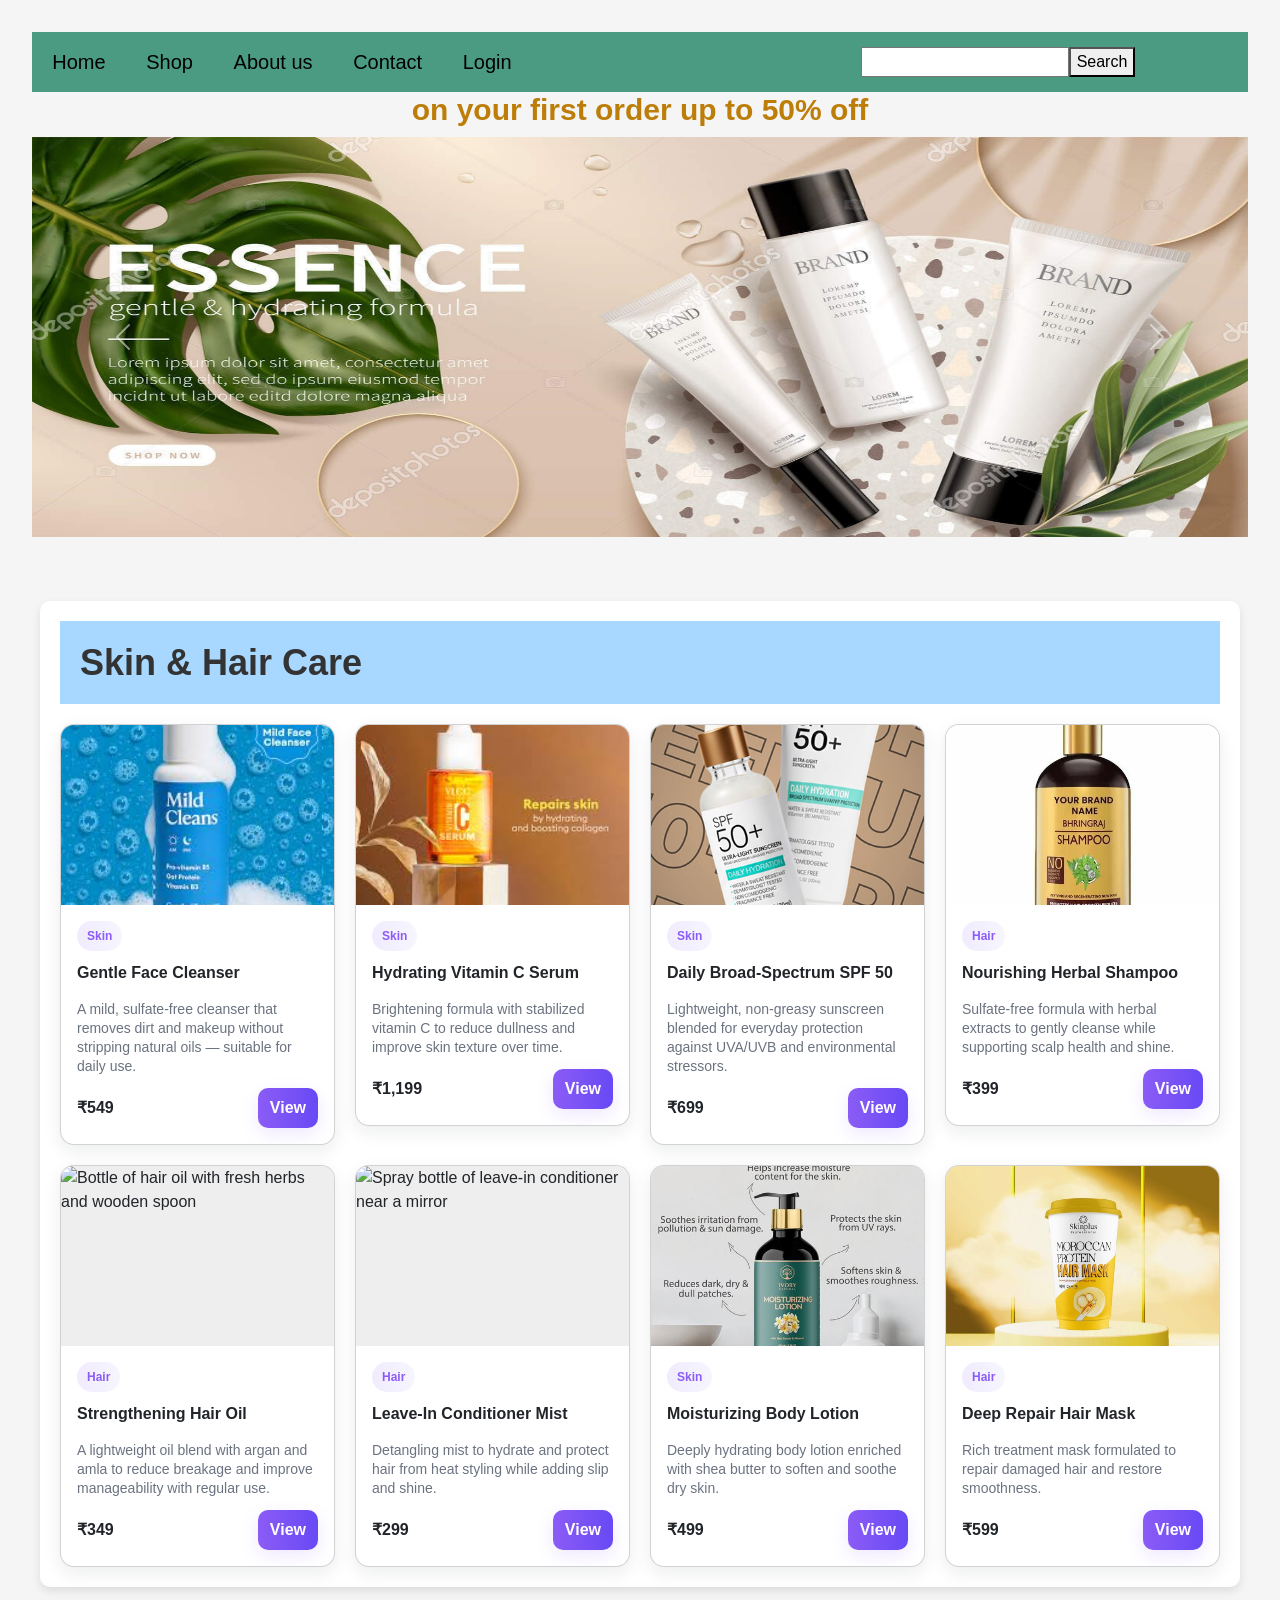
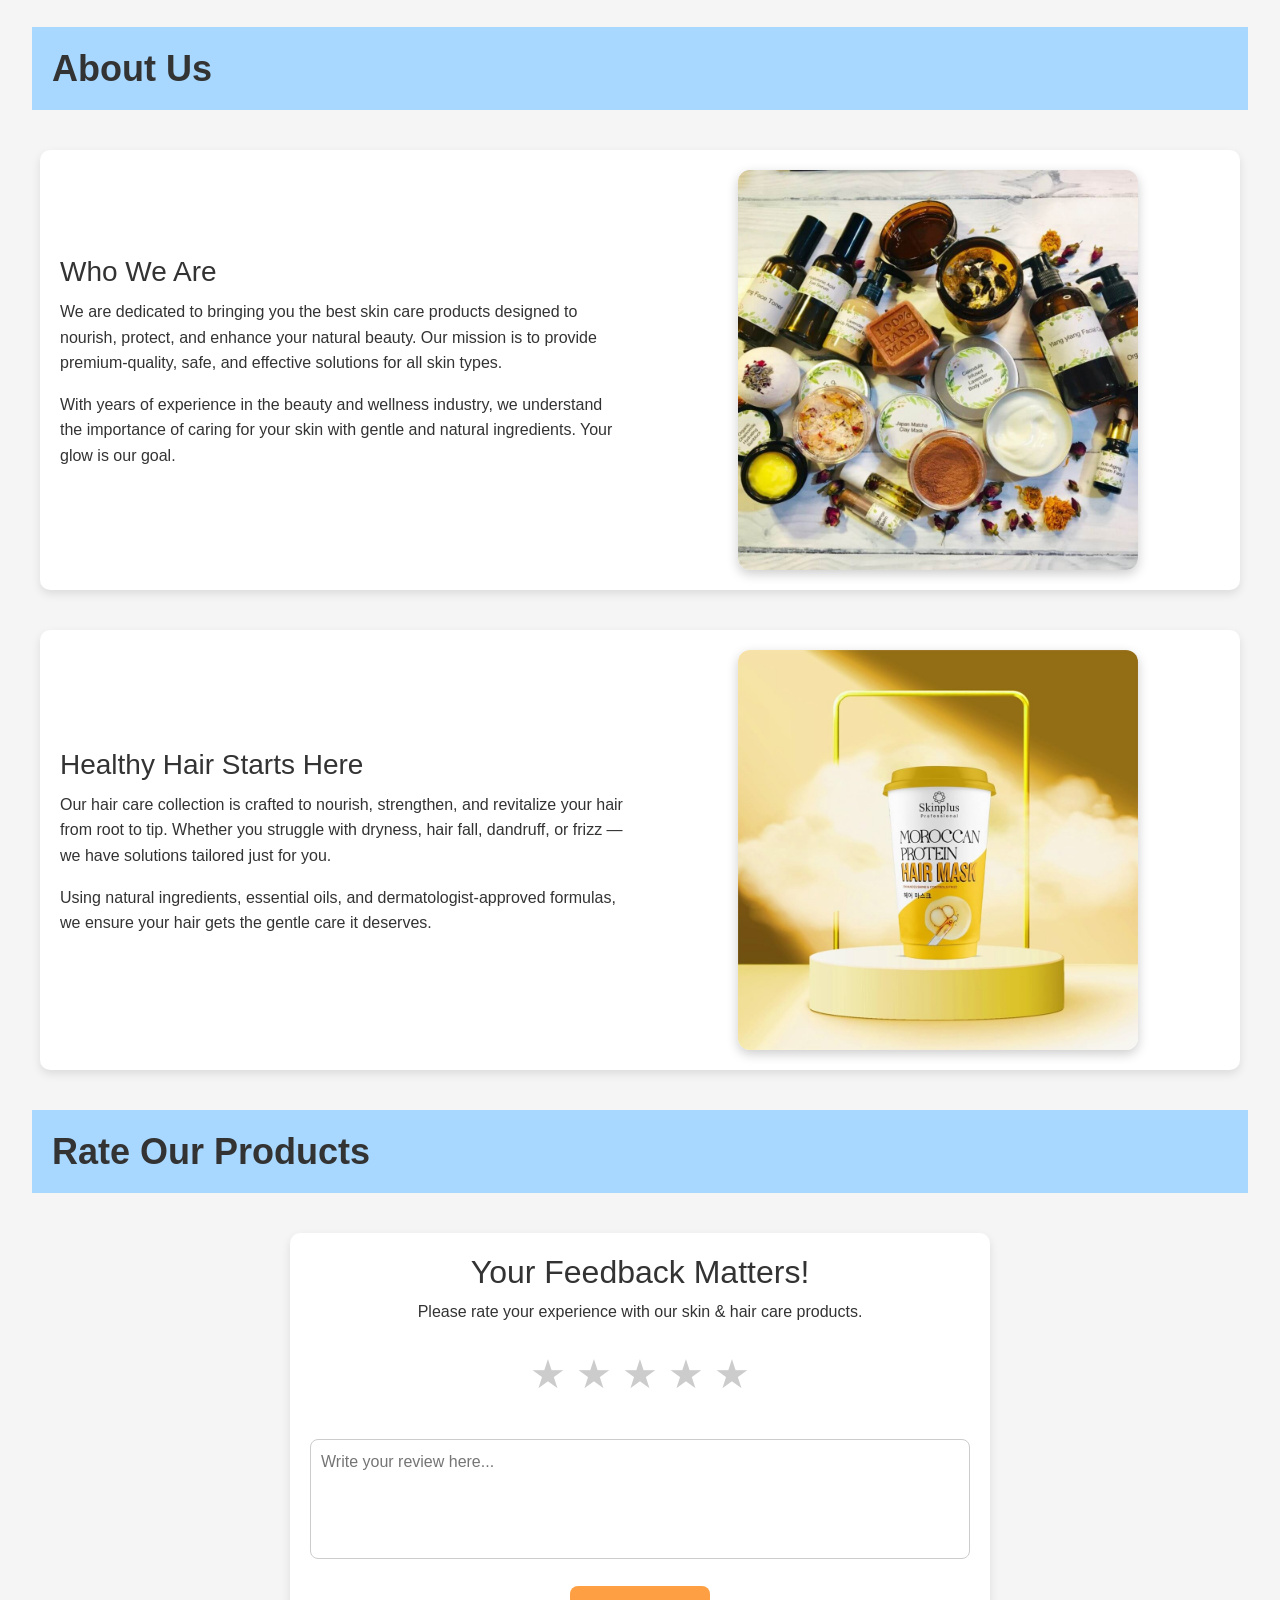
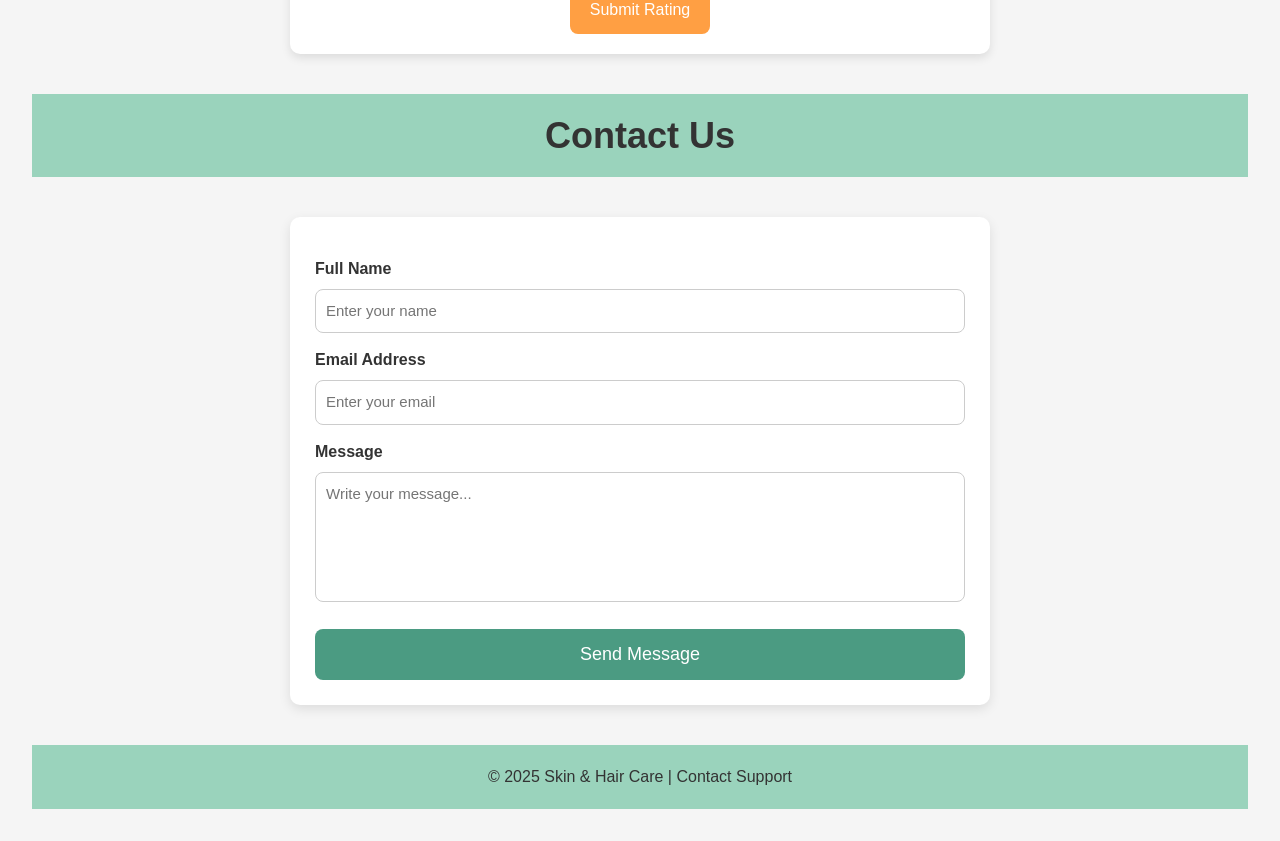
==== index.html @ 76f369fb "Add index page for GitHub Pages deployment" ====
<!DOCTYPE html>
<html lang="en">
<head>
  <meta charset="UTF-8">
  <meta name="viewport" content="width=device-width, initial-scale=1.0">
  <meta http-equiv="refresh" content="0; url=digital.html">
  <title>Natural Care</title>
  <script>
    window.location.replace('digital.html');
  </script>
</head>
<body>
  <p>Loading Natural Care…</p>
  <p><a href="digital.html">Open Natural Care</a></p>
</body>
</html>
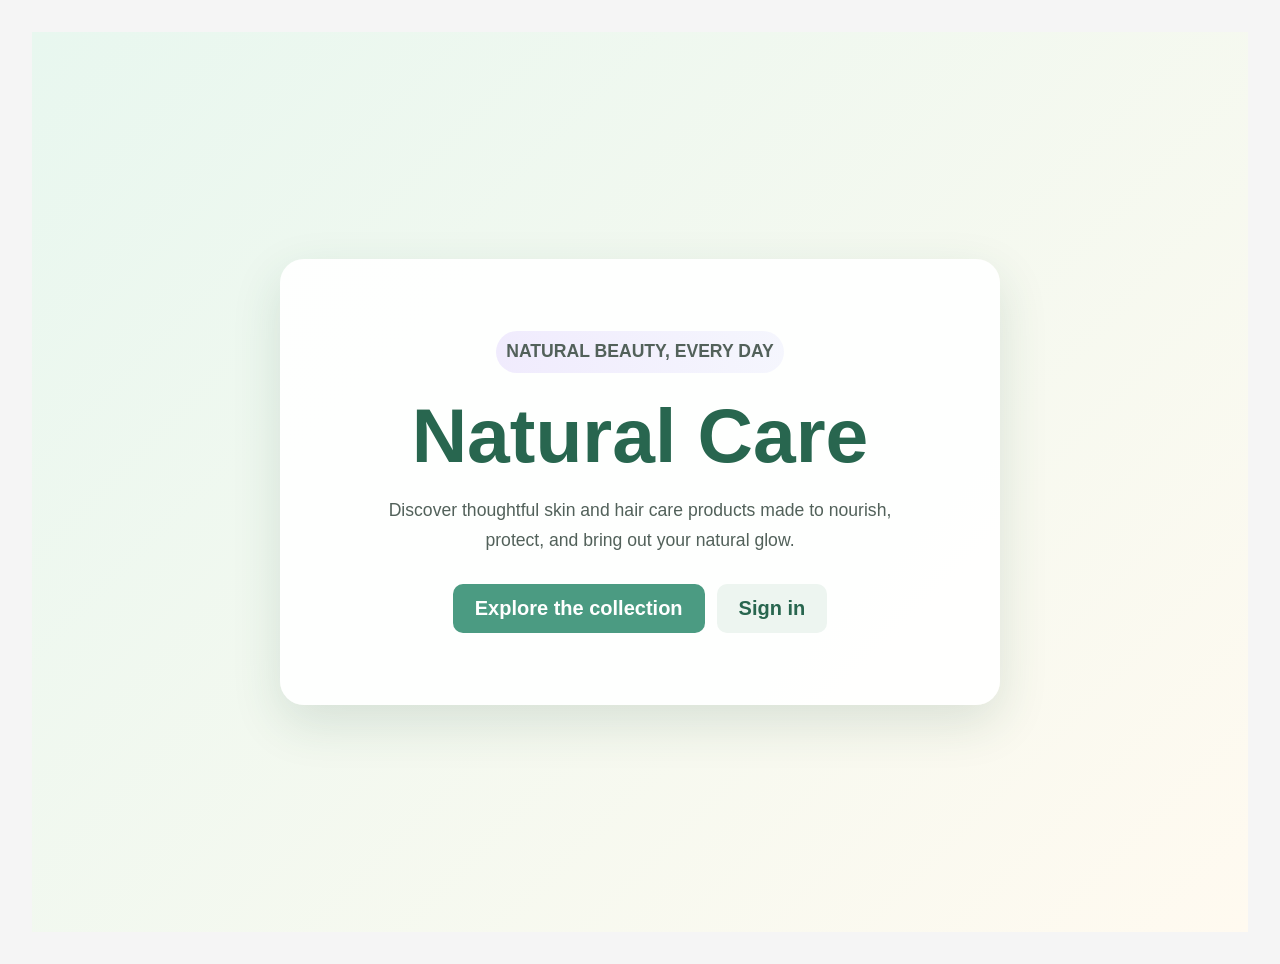
==== commit 2428f6a3: "Fix GitHub Pages blank homepage" ====
--- a/index.html
+++ b/index.html
@@ -3,14 +3,44 @@
 <head>
   <meta charset="UTF-8">
   <meta name="viewport" content="width=device-width, initial-scale=1.0">
-  <meta http-equiv="refresh" content="0; url=digital.html">
-  <title>Natural Care</title>
-  <script>
-    window.location.replace('digital.html');
-  </script>
+  <meta name="description" content="Natural Care — gentle skin and hair care products inspired by nature.">
+  <title>Natural Care | Skin &amp; Hair Care</title>
+  <link rel="stylesheet" href="./style.css">
+  <style>
+    .site-home {
+      min-height: 100vh;
+      display: grid;
+      place-items: center;
+      padding: 24px;
+      background: linear-gradient(135deg, #e8f7ef 0%, #fffaf0 100%);
+    }
+    .home-card {
+      width: min(720px, 100%);
+      padding: clamp(32px, 7vw, 72px);
+      text-align: center;
+      background: rgba(255, 255, 255, 0.94);
+      border-radius: 24px;
+      box-shadow: 0 18px 50px rgba(34, 84, 63, 0.14);
+    }
+    .home-card h1 { color: #28664f; font-size: clamp(2.4rem, 7vw, 4.8rem); margin: 0 0 16px; }
+    .home-card p { max-width: 560px; margin: 0 auto 28px; color: #52615a; font-size: 1.1rem; line-height: 1.7; }
+    .home-actions { display: flex; flex-wrap: wrap; justify-content: center; gap: 12px; }
+    .home-actions a { display: inline-block; padding: 13px 22px; border-radius: 10px; background: #4b9b82; color: #fff; font-weight: 700; text-decoration: none; }
+    .home-actions a.secondary { background: #edf5f0; color: #28664f; }
+    .home-actions a:hover { transform: translateY(-2px); }
+  </style>
 </head>
 <body>
-  <p>Loading Natural Care…</p>
-  <p><a href="digital.html">Open Natural Care</a></p>
+  <main class="site-home">
+    <section class="home-card" aria-labelledby="welcome-title">
+      <p class="tag" style="margin: 0 auto 18px;">NATURAL BEAUTY, EVERY DAY</p>
+      <h1 id="welcome-title">Natural Care</h1>
+      <p>Discover thoughtful skin and hair care products made to nourish, protect, and bring out your natural glow.</p>
+      <nav class="home-actions" aria-label="Primary navigation">
+        <a href="./digital.html">Explore the collection</a>
+        <a class="secondary" href="./login.html">Sign in</a>
+      </nav>
+    </section>
+  </main>
 </body>
 </html>
--- a/style.css
+++ b/style.css
@@ -0,0 +1,414 @@
+#nav{
+    background-color: #4b9b82;
+    height: 60px;
+    display: flex;
+    justify-content: space-between;
+    align-items: center;
+}
+#links{
+    width: 500px;
+    height: 60px;
+    display: flex;
+    justify-content: space-around;
+    align-items: center;
+}
+#search
+{
+    height: 60px;
+    width: 500px;
+    display: flex;
+    align-items: center;
+    justify-content: center;
+    border-radius: 20px;
+}
+a{
+    color: black;
+    text-decoration: none;
+    font-size: 20px;
+   
+}
+a:hover
+{
+    color: black;
+    background-color: whitesmoke;
+    border-radius: 5px;
+   
+}
+#img1
+{
+    height: 400px;
+}
+
+#ons{
+    display: flex;
+    height: 45px;
+    justify-content: center;
+    color: rgb(189, 126, 9);
+    font-size: 30px;
+
+}
+ :root{
+      --bg:#f6f7fb;
+      --card:#ffffff;
+      --muted:#6b7280;
+      --accent:#8b5cf6;
+      --radius:14px;
+      font-family: 'Inter', system-ui, -apple-system, 'Segoe UI', Roboto, 'Helvetica Neue', Arial;
+    }
+    *{box-sizing:border-box}
+    body{
+      margin:0;
+      padding:32px;
+      background:linear-gradient(180deg,var(--bg),#ffffff);
+      color:#0f172a;
+      -webkit-font-smoothing:antialiased;
+      -moz-osx-font-smoothing:grayscale;
+    }
+    .container{
+      max-width:1200px;
+      margin:0 auto;
+    }
+    header{
+      display:flex;
+      align-items:center;
+      justify-content:space-between;
+      gap:16px;
+      margin-bottom:20px;
+    }
+    h1{margin:0;font-size:20px;font-weight:700}
+    p.lead{margin:0;color:var(--muted);font-size:14px}
+
+    .grid{
+      display:grid;
+      grid-template-columns: repeat(4, 1fr);
+      gap:20px;
+      align-items:start;
+    }
+
+    .card{
+      background:var(--card);
+      border-radius:var(--radius);
+      box-shadow:0 6px 18px rgba(15,23,42,0.08);
+      overflow:hidden;
+      display:flex;
+      flex-direction:column;
+      transition:transform .22s ease, box-shadow .22s ease;
+      min-height:360px;
+    }
+    .card:hover{transform:translateY(-8px);box-shadow:0 20px 40px rgba(15,23,42,0.12)}
+
+    .card .media{
+      width:100%;
+      height:180px;
+      overflow:hidden;
+      background:#eee;
+    }
+    .card img{
+      width:100%;
+      height:100%;
+      object-fit:cover;
+      display:block;
+      transition:transform .6s ease;
+    }
+    .card:hover img{transform:scale(1.05)}
+
+    .card .body{
+      padding:16px;
+      display:flex;
+      flex-direction:column;
+      gap:12px;
+      flex:1 1 auto;
+    }
+    .tag{
+      display:inline-block;
+      font-size:12px;
+      padding:6px 10px;
+      border-radius:999px;
+      background:linear-gradient(90deg, rgba(139,92,246,0.12), rgba(99,102,241,0.06));
+      color:var(--accent);
+      font-weight:600;
+      width:max-content;
+    }
+    .title{font-size:16px;margin:0 0 6px 0;font-weight:700}
+    .desc{margin:0;color:var(--muted);font-size:14px;line-height:1.35}
+
+    .meta{
+      margin-top:auto; /* push to bottom */
+      display:flex;
+      align-items:center;
+      justify-content:space-between;
+      gap:12px;
+    }
+    .price{font-weight:700}
+    .btn{
+      appearance:none;
+      border:0;
+      padding:8px 12px;
+      font-weight:600;
+      border-radius:10px;
+      background:linear-gradient(90deg,var(--accent),#6849f5);
+      color:white;
+      cursor:pointer;
+      box-shadow:0 6px 18px rgba(139,92,246,0.14);
+    }
+    /* small tweaks for very small screens */
+    @media (max-width:1000px){
+      body{padding:18px}
+      .card .media{height:150px}
+    }
+     body {
+            margin: 0;
+            font-family: Arial, sans-serif;
+            background: #f7f7f7;
+            color: #333;
+        }
+
+        header {
+            background: #d9b8ff;
+            padding: 20px;
+            text-align: center;
+        }
+
+        header h1 {
+            margin: 0;
+            font-size: 36px;
+        }
+
+        .container {
+            max-width: 1200px;
+            margin: 40px auto;
+            padding: 20px;
+            background: #fff;
+            border-radius: 10px;
+            box-shadow: 0 4px 10px rgba(0,0,0,0.1);
+        }
+
+        .about-section {
+            display: flex;
+            flex-wrap: wrap;
+            gap: 30px;
+            align-items: center;
+        }
+
+        .about-text {
+            flex: 1;
+            min-width: 280px;
+        }
+
+        .about-text h2 {
+            font-size: 28px;
+            margin-bottom: 10px;
+        }
+
+        .about-text p {
+            line-height: 1.6;
+            font-size: 16px;
+        }
+
+        .about-image {
+            flex: 1;
+            min-width: 280px;
+            text-align: center;
+        }
+
+        .about-image img {
+            width: 100%;
+            max-width: 400px;
+            border-radius: 12px;
+            box-shadow: 0 4px 12px rgba(0,0,0,0.2);
+        }
+          body {
+            margin: 0;
+            font-family: Arial, sans-serif;
+            background: #f5f5f5;
+            color: #333;
+        }
+
+        header {
+            background: #a8d8ff;
+            padding: 20px;
+            text-align: center;
+        }
+
+        header h1 {
+            margin: 0;
+            font-size: 36px;
+        }
+
+        .container {
+            max-width: 1200px;
+            margin: 40px auto;
+            padding: 20px;
+            background: #fff;
+            border-radius: 10px;
+            box-shadow: 0 4px 10px rgba(0,0,0,0.1);
+        }
+
+        .section {
+            display: flex;
+            flex-wrap: wrap;
+            gap: 30px;
+            align-items: center;
+        }
+
+        .text-content {
+            flex: 1;
+            min-width: 280px;
+        }
+
+        .text-content h2 {
+            font-size: 28px;
+            margin-bottom: 10px;
+        }
+
+        .text-content p {
+            line-height: 1.6;
+            font-size: 16px;
+        }
+
+        .image-content {
+            flex: 1;
+            min-width: 280px;
+            text-align: center;
+        }
+
+        .image-content img {
+            width: 100%;
+            max-width: 400px;
+            border-radius: 12px;
+            box-shadow: 0 4px 12px rgba(0,0,0,0.2);
+        }
+
+        footer {
+            text-align: center;
+            padding: 20px;
+            background: #a8d8ff;
+            margin-top: 40px;
+        }
+        #btnn
+         {
+            margin-top: 20px;
+            padding: 12px 20px;
+            background: #ff9f43;
+            border: none;
+            color: #fff;
+            font-size: 16px;
+            border-radius: 8px;
+            cursor: pointer;
+            transition: 0.3s;
+         }
+        #btnn:hover {
+            background: #e67e22;
+        }
+         textarea {
+            width: 100%;
+            height: 120px;
+            padding: 10px;
+            border-radius: 8px;
+            border: 1px solid #ccc;
+            margin-top: 15px;
+            resize: none;
+        }
+        #feed
+        {
+           max-width: 700px;
+            margin: 40px auto;
+            padding: 20px;
+            background: #fff;
+            border-radius: 10px;
+            box-shadow: 0 4px 10px rgba(0,0,0,0.1);
+            text-align: center;
+
+        }
+        .stars {
+            display: flex;
+            justify-content: center;
+            gap: 10px;
+            margin: 20px 0;
+        }
+
+        .stars input {
+            display: none;
+        }
+
+        .stars label {
+            font-size: 40px;
+            color: #ccc;
+            cursor: pointer;
+            transition: 0.3s;
+        }
+
+        .stars input:checked ~ label,
+        .stars label:hover,
+        .stars label:hover ~ label {
+            color: gold;
+        }
+         #container {
+            max-width: 700px;
+            margin: 40px auto;
+            padding: 25px;
+            background: #fff;
+            border-radius: 10px;
+            box-shadow: 0 4px 12px rgba(0,0,0,0.1);
+        }
+
+        #container h2 {
+            text-align: center;
+            font-size: 28px;
+            margin-bottom: 20px;
+        }
+
+        #form label {
+            font-size: 16px;
+            font-weight: bold;
+            display: block;
+            margin-top: 15px;
+        }
+
+        #form input,
+        #form textarea {
+            width: 100%;
+            padding: 10px;
+            margin-top: 8px;
+            border-radius: 8px;
+            border: 1px solid #ccc;
+            font-size: 15px;
+        }
+
+        #form textarea {
+            height: 130px;
+            resize: none;
+        }
+
+        #submitBtn {
+            margin-top: 20px;
+            padding: 12px;
+            width: 100%;
+            background: #4b9b82;
+            border: none;
+            color: #fff;
+            font-size: 18px;
+            border-radius: 8px;
+            cursor: pointer;
+            transition: 0.3s;
+        }
+
+        #submitBtn:hover {
+            background: #3e8c72;
+        }
+
+        #footer {
+            text-align: center;
+            padding: 20px;
+            background: #9ad3bc;
+            margin-top: 40px;
+        }
+          #header {
+            background: #9ad3bc;
+            padding: 20px;
+            text-align: center;
+        }
+            #header h1 {
+            margin: 0;
+            font-size: 36px;
+        }
